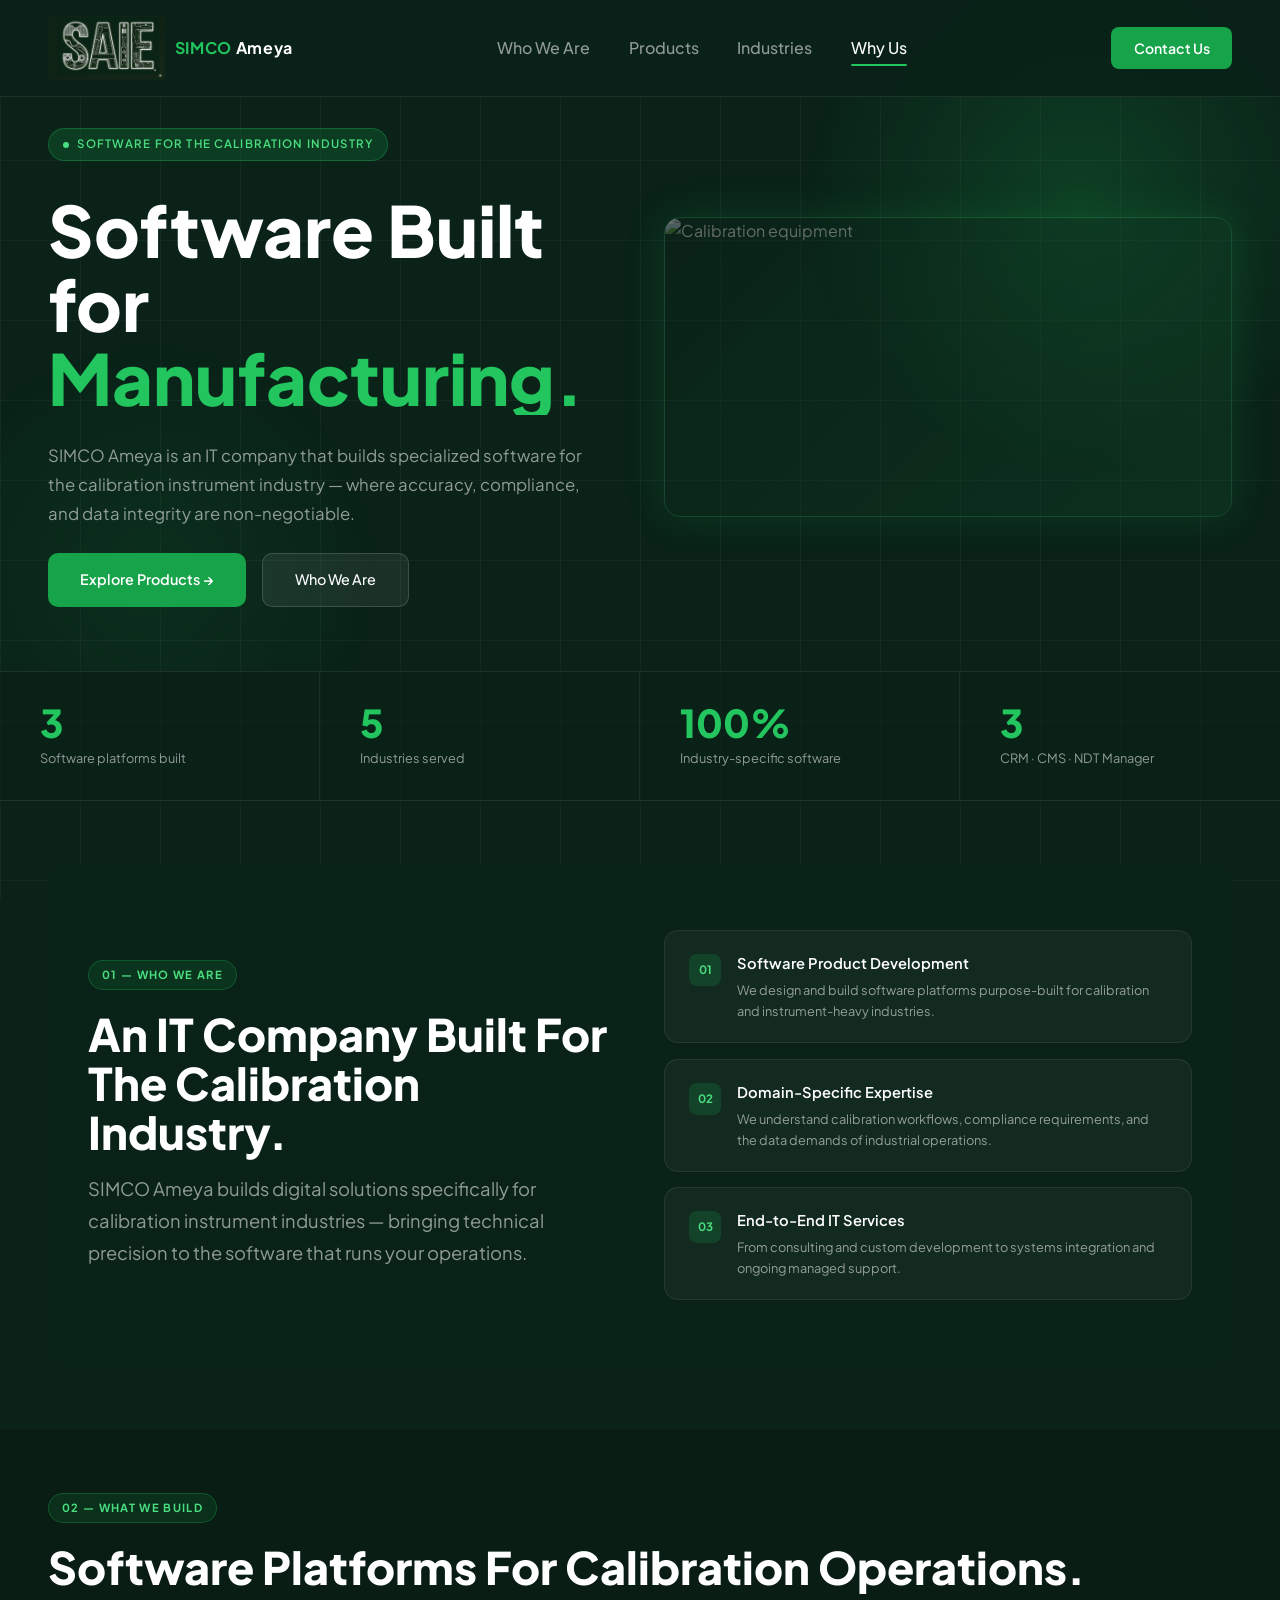
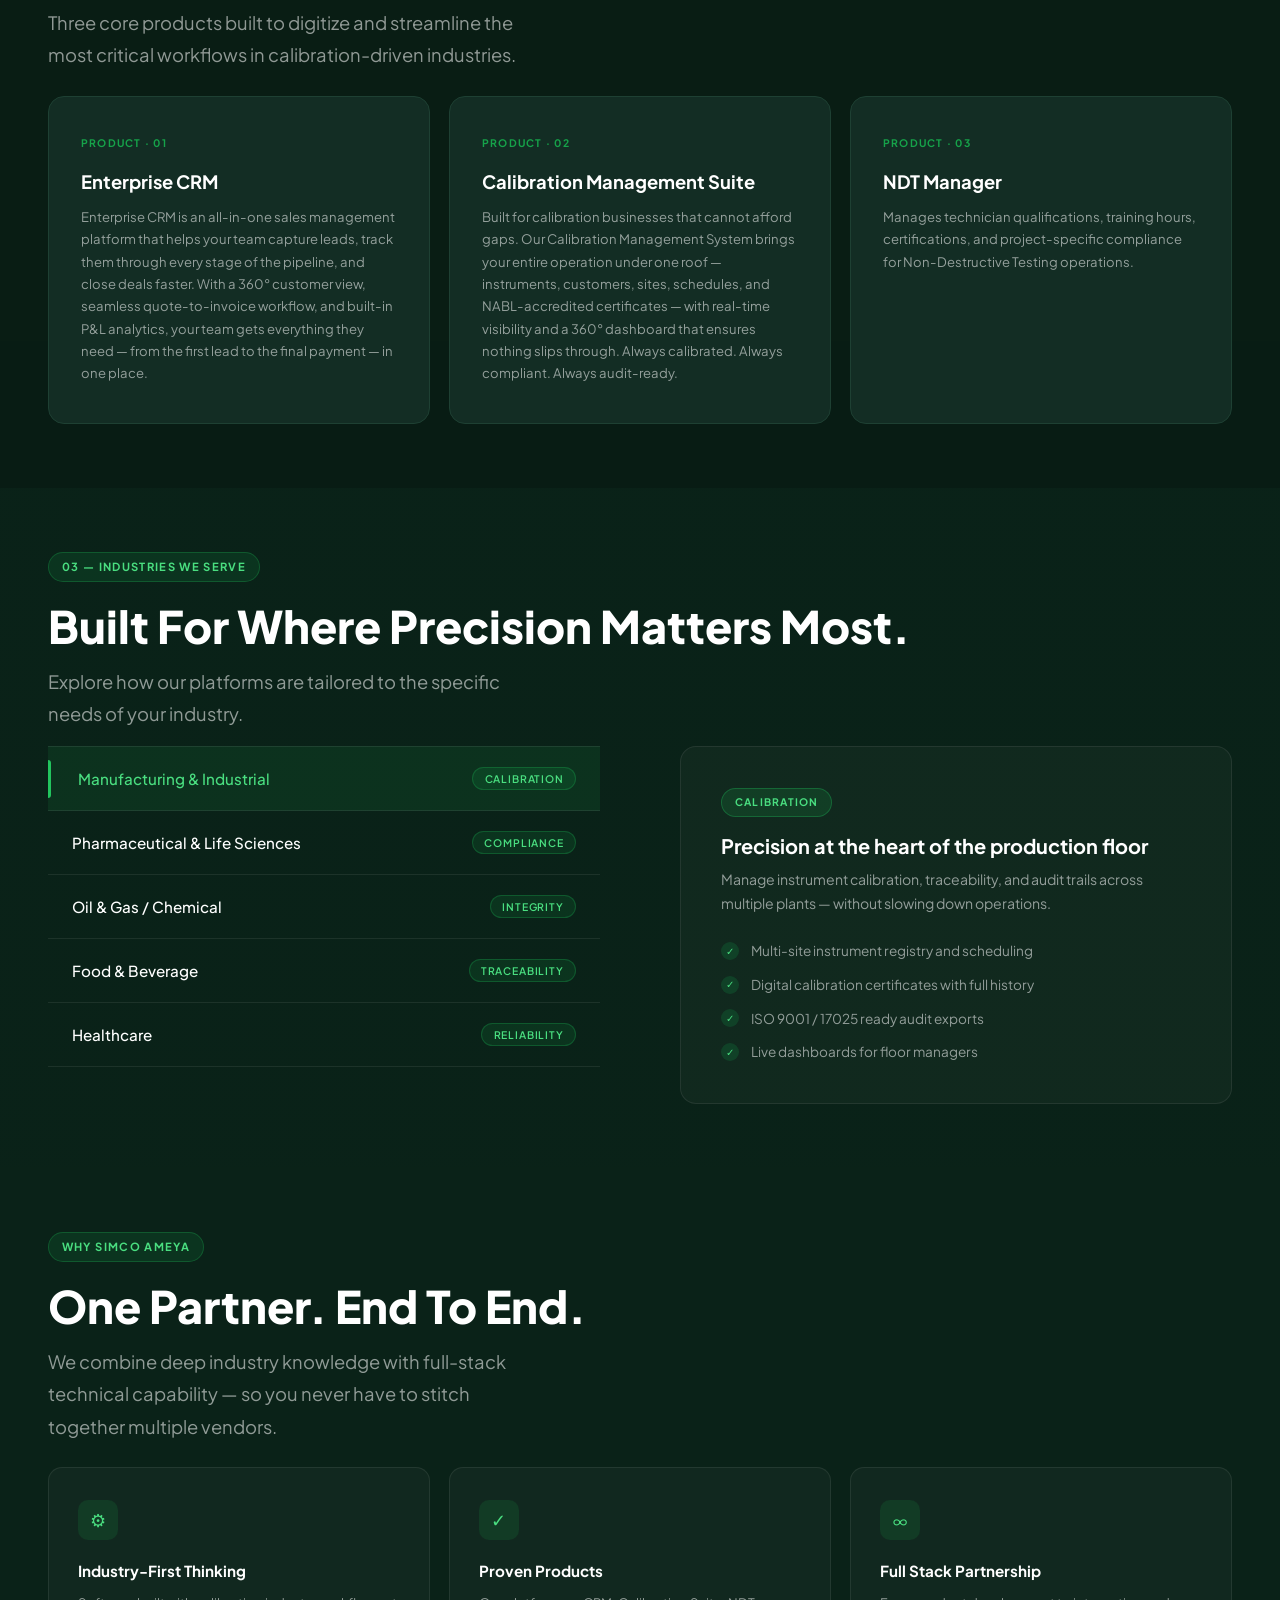
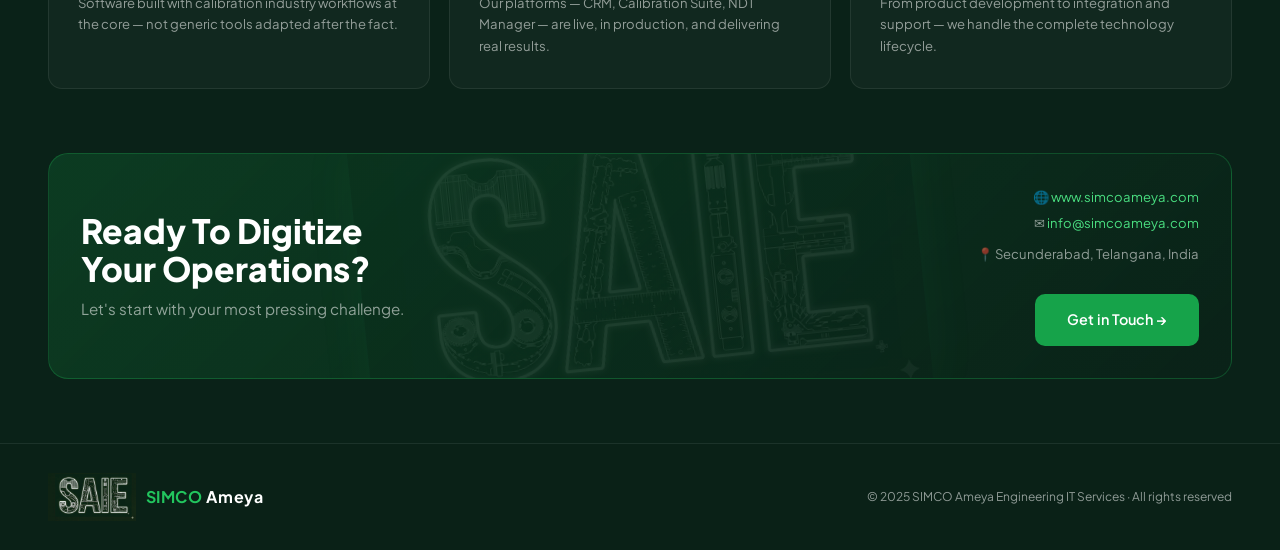
==== index.html @ f03e9600 "Initial commit" ====
<!DOCTYPE html>
<html lang="en">
<head>
    <meta charset="UTF-8">
    <meta name="viewport" content="width=device-width, initial-scale=1.0, maximum-scale=1">

    <!-- Primary SEO -->
    <title>SIMCO AMEYA – Calibration Management Software &amp; Engineering IT Services</title>
    <meta name="description" content="SIMCO AMEYA builds specialised calibration management software for industries across India – Enterprise CRM, Calibration Management Suite, and NDT Manager for Pharma, Manufacturing, Oil &amp; Gas, Food &amp; Beverage, and Healthcare sectors.">
    <meta name="keywords" content="calibration management software, calibration software India, instrument calibration software, calibration management system, NDT management software, calibration tracking software, calibration lab software, NABL calibration software, ISO calibration software, calibration CRM, enterprise calibration software, NDT software India, non-destructive testing software, calibration compliance software, calibration software Hyderabad, pharma calibration software, manufacturing calibration software, oil and gas calibration software, calibration management system India, equipment calibration software, calibration automation software, SIMCO AMEYA, engineering IT services Hyderabad">
    <meta name="author" content="SIMCO AMEYA">
    <meta name="robots" content="index, follow">
    <link rel="canonical" href="https://www.simcoameya.com/">

    <!-- Open Graph -->
    <meta property="og:title" content="SIMCO AMEYA – Calibration Management Software">
    <meta property="og:description" content="Specialised software for calibration instrument industries – Enterprise CRM, Calibration Management Suite, and NDT Manager.">
    <meta property="og:type" content="website">
    <meta property="og:url" content="https://www.simcoameya.com/">
    <meta property="og:image" content="https://www.simcoameya.com/logo.png">

    <link rel="icon" type="image/png" href="https://www.simcoameya.com/logo.png">

    <!-- Schema Markup -->
    <script type="application/ld+json">
    {
        "@context": "https://schema.org",
        "@type": "SoftwareCompany",
        "name": "SIMCO AMEYA",
        "url": "https://www.simcoameya.com",
        "logo": "https://www.simcoameya.com/logo.png",
        "email": "info@simcoameya.com",
        "description": "SIMCO AMEYA builds specialised software for calibration instrument industries – Enterprise CRM, Calibration Management Suite, and NDT Manager.",
        "address": {
            "@type": "PostalAddress",
            "addressLocality": "Secunderabad, Telangana",
            "addressCountry": "IN"
        },
        "areaServed": "IN",
        "sameAs": ["https://www.simcoameya.com"],
        "hasOfferCatalog": {
            "@type": "OfferCatalog",
            "name": "Digital Solutions Portfolio",
            "itemListElement": [
                {
                    "@type": "Offer",
                    "itemOffered": {
                        "@type": "SoftwareApplication",
                        "name": "Enterprise CRM",
                        "description": "Client and service operations management for calibration industries."
                    }
                },
                {
                    "@type": "Offer",
                    "itemOffered": {
                        "@type": "SoftwareApplication",
                        "name": "Calibration Management Suite",
                        "description": "Full lifecycle calibration automation software."
                    }
                },
                {
                    "@type": "Offer",
                    "itemOffered": {
                        "@type": "SoftwareApplication",
                        "name": "NDT Manager",
                        "description": "NDE compliance and non-destructive testing management software."
                    }
                }
            ]
        },
        "knowsAbout": ["Calibration Management", "Digital Engineering", "IT Consulting", "App Development", "Systems Integration", "Data & Analytics", "Managed Support"],
        "industry": ["Manufacturing", "Pharma", "Oil & Gas", "Food & Beverage", "Healthcare"]
    }
    </script>
    <meta name="google-site-verification" content="WXsWFcGFf1NR_6WdjYe8cLsLG8A18M3oZ7vp6dMXynw">

    <!-- Google Fonts -->
    <link rel="preconnect" href="https://fonts.googleapis.com">
    <link rel="preconnect" href="https://fonts.gstatic.com" crossorigin>
    <link href="https://fonts.googleapis.com/css2?family=Plus+Jakarta+Sans:wght@400;500;600;700;800&display=swap" rel="stylesheet">

        <link rel="stylesheet" href="styles.css">
</head>
<body>
<div class="page">
    <!-- Scroll Progress Bar -->
    <div class="scroll-progress" id="scrollProgress" style="width: 0%;"></div>

    <!-- Navigation -->
    <nav>
        <a href="#" class="nav-brand">
            <img alt="SIMCO AMEYA" class="nav-logo" src="[data-uri]">
            <span class="nav-brand-name">SIMCO <span class="nav-brand-accent">Ameya</span></span>
        </a>
        <ul class="nav-links">
            <li><a href="#about">Who We Are</a></li>
            <li><a href="#products">Products</a></li>
            <li><a href="#industries">Industries</a></li>
            <li><a href="#why">Why Us</a></li>
        </ul>
        <a href="#contact" class="nav-cta">Contact Us</a>
    </nav>

    <!-- Hero Section -->
    <section class="hero">
        <div class="hero-glow"></div>
        <div class="hero-glow2"></div>
        <div class="hero-content">
            <div class="hero-text">
                <div class="hero-badge">
                    <span class="hero-badge-dot"></span>
                    Software for the Calibration Industry
                </div>
                <h1>Software Built for<br>
                    <span class="rotating-word">
                        <span class="rotating-word-inner" id="rotatingWord">Manufacturing.</span>
                    </span>
                </h1>
                <p class="hero-sub">SIMCO Ameya is an IT company that builds specialized software for the calibration instrument industry — where accuracy, compliance, and data integrity are non-negotiable.</p>
                <div class="hero-actions">
                    <a href="#products" class="btn-solid">Explore Products →</a>
                    <a href="#about" class="btn-outline">Who We Are</a>
                </div>
            </div>
            <div class="hero-image">
                <div style="border-radius: 16px; overflow: hidden; border: 1px solid rgba(74, 222, 128, 0.2); box-shadow: rgba(34, 197, 94, 0.15) 0px 0px 40px; position: relative; height: 300px;">
                    <img alt="Calibration equipment" src="https://images.unsplash.com/photo-1504328345606-18bbc8c9d7d1?w=800&q=80" style="width: 100%; height: 100%; object-fit: cover; object-position: center; filter: brightness(0.6) saturate(0.85); border-radius: 16px;">
                    <div style="position: absolute; inset: 0; background: linear-gradient(135deg, rgba(10, 34, 24, 0.4) 0%, rgba(20, 83, 45, 0.3) 100%); border-radius: 16px;"></div>
                </div>
            </div>
        </div>
    </section>

    <!-- Stats Bar -->
    <div class="stats-bar">
        <div class="stat-item">
            <div class="stat-number" id="stat1">3</div>
            <div class="stat-desc">Software platforms built</div>
        </div>
        <div class="stat-item">
            <div class="stat-number"><span id="stat2">5</span></div>
            <div class="stat-desc">Industries served</div>
        </div>
        <div class="stat-item">
            <div class="stat-number"><span id="stat3">100%</span></div>
            <div class="stat-desc">Industry-specific software</div>
        </div>
        <div class="stat-item">
            <div class="stat-number">3</div>
            <div class="stat-desc">CRM · CMS · NDT Manager</div>
        </div>
    </div>

    <!-- About / Who We Are Section -->
    <section class="section" id="about">
        <div class="about-left">
            <div class="reveal">
                <div class="section-badge">01 — Who We Are</div>
                <h2 class="section-title">An IT Company Built For The Calibration Industry.</h2>
                <p class="section-sub">SIMCO Ameya builds digital solutions specifically for calibration instrument industries — bringing technical precision to the software that runs your operations.</p>
            </div>
            <div style="display: flex; flex-direction: column; gap: 1rem;">
                <div class="reveal about-card">
                    <div class="about-card-num">01</div>
                    <div>
                        <h3>Software Product Development</h3>
                        <p>We design and build software platforms purpose-built for calibration and instrument-heavy industries.</p>
                    </div>
                </div>
                <div class="reveal about-card" style="transition-delay: 100ms;">
                    <div class="about-card-num">02</div>
                    <div>
                        <h3>Domain-Specific Expertise</h3>
                        <p>We understand calibration workflows, compliance requirements, and the data demands of industrial operations.</p>
                    </div>
                </div>
                <div class="reveal about-card" style="transition-delay: 200ms;">
                    <div class="about-card-num">03</div>
                    <div>
                        <h3>End-to-End IT Services</h3>
                        <p>From consulting and custom development to systems integration and ongoing managed support.</p>
                    </div>
                </div>
            </div>
        </div>
    </section>

    <!-- Products Section -->
    <section class="section products-section" id="products">
        <div class="reveal">
            <div class="section-badge">02 — What We Build</div>
            <h2 class="section-title">Software Platforms For Calibration Operations.</h2>
            <p class="section-sub">Three core products built to digitize and streamline the most critical workflows in calibration-driven industries.</p>
        </div>
        <div class="products-grid">
            <div class="reveal tilt-card product-card">
                <div class="tilt-card-inner">
                    <div class="tilt-card-glow"></div>
                    <div class="product-tag">Product · 01</div>
                    <h3>Enterprise CRM</h3>
                    <p>Enterprise CRM is an all-in-one sales management platform that helps your team capture leads, track them through every stage of the pipeline, and close deals faster. With a 360° customer view, seamless quote-to-invoice workflow, and built-in P&amp;L analytics, your team gets everything they need — from the first lead to the final payment — in one place.</p>
                </div>
            </div>
            <div class="reveal tilt-card product-card" style="transition-delay: 120ms;">
                <div class="tilt-card-inner">
                    <div class="tilt-card-glow"></div>
                    <div class="product-tag">Product · 02</div>
                    <h3>Calibration Management Suite</h3>
                    <p>Built for calibration businesses that cannot afford gaps. Our Calibration Management System brings your entire operation under one roof — instruments, customers, sites, schedules, and NABL-accredited certificates — with real-time visibility and a 360° dashboard that ensures nothing slips through. Always calibrated. Always compliant. Always audit-ready.</p>
                </div>
            </div>
            <div class="reveal tilt-card product-card" style="transition-delay: 240ms;">
                <div class="tilt-card-inner">
                    <div class="tilt-card-glow"></div>
                    <div class="product-tag">Product · 03</div>
                    <h3>NDT Manager</h3>
                    <p>Manages technician qualifications, training hours, certifications, and project-specific compliance for Non-Destructive Testing operations.</p>
                </div>
            </div>
        </div>
    </section>

    <!-- Industries Section -->
    <section class="section" id="industries" style="background-image: linear-gradient(rgba(10,34,24,0.88),rgba(10,34,24,0.88)),url('https://images.unsplash.com/photo-1504328345606-18bbc8c9d7d1?w=800&q=80'); background-size: cover; background-position: center;">
        <div class="reveal">
            <div class="section-badge">03 — Industries We Serve</div>
            <h2 class="section-title">Built For Where Precision Matters Most.</h2>
            <p class="section-sub">Explore how our platforms are tailored to the specific needs of your industry.</p>
        </div>
        <div class="industries-layout">
            <div>
                <div class="industry-list" id="industryList">
                    <button type="button" class="industry-row active" data-index="0">
                        <span class="industry-name">Manufacturing &amp; Industrial</span>
                        <span class="industry-pill">Calibration</span>
                    </button>
                    <button type="button" class="industry-row" data-index="1">
                        <span class="industry-name">Pharmaceutical &amp; Life Sciences</span>
                        <span class="industry-pill">Compliance</span>
                    </button>
                    <button type="button" class="industry-row" data-index="2">
                        <span class="industry-name">Oil &amp; Gas / Chemical</span>
                        <span class="industry-pill">Integrity</span>
                    </button>
                    <button type="button" class="industry-row" data-index="3">
                        <span class="industry-name">Food &amp; Beverage</span>
                        <span class="industry-pill">Traceability</span>
                    </button>
                    <button type="button" class="industry-row" data-index="4">
                        <span class="industry-name">Healthcare</span>
                        <span class="industry-pill">Reliability</span>
                    </button>
                </div>
            </div>
            <div>
                <div class="industries-right" id="industryDetail">
                    <div class="industries-right-pill" id="industryPill">Calibration</div>
                    <h3 id="industryTitle">Precision at the heart of the production floor</h3>
                    <p id="industryDesc">Manage instrument calibration, traceability, and audit trails across multiple plants — without slowing down operations.</p>
                    <div class="feature-list" id="industryFeatures">
                        <div class="feature-item"><div class="feature-check">✓</div>Multi-site instrument registry and scheduling</div>
                        <div class="feature-item"><div class="feature-check">✓</div>Digital calibration certificates with full history</div>
                        <div class="feature-item"><div class="feature-check">✓</div>ISO 9001 / 17025 ready audit exports</div>
                        <div class="feature-item"><div class="feature-check">✓</div>Live dashboards for floor managers</div>
                    </div>
                </div>
            </div>
        </div>
    </section>

    <!-- Why Us Section -->
    <section class="section" id="why">
        <div class="reveal">
            <div class="section-badge">Why SIMCO Ameya</div>
            <h2 class="section-title">One Partner. End To End.</h2>
            <p class="section-sub">We combine deep industry knowledge with full-stack technical capability — so you never have to stitch together multiple vendors.</p>
        </div>
        <div class="why-grid">
            <div class="reveal why-card">
                <div class="why-icon">⚙</div>
                <h3>Industry-First Thinking</h3>
                <p>Software built with calibration industry workflows at the core — not generic tools adapted after the fact.</p>
            </div>
            <div class="reveal why-card" style="transition-delay: 120ms;">
                <div class="why-icon">✓</div>
                <h3>Proven Products</h3>
                <p>Our platforms — CRM, Calibration Suite, NDT Manager — are live, in production, and delivering real results.</p>
            </div>
            <div class="reveal why-card" style="transition-delay: 240ms;">
                <div class="why-icon">∞</div>
                <h3>Full Stack Partnership</h3>
                <p>From product development to integration and support — we handle the complete technology lifecycle.</p>
            </div>
        </div>
    </section>

    <!-- Contact / CTA Section -->
    <div class="cta-wrap" id="contact">
        <img alt="" class="cta-logo-bg" aria-hidden="true" src="[data-uri]">
        <div class="cta-text">
            <h2>Ready To Digitize<br>Your Operations?</h2>
            <p>Let's start with your most pressing challenge.</p>
        </div>
        <div class="cta-right">
            <div class="cta-contact">🌐 <a href="https://www.simcoameya.com/">www.simcoameya.com</a></div>
            <div class="cta-contact">✉ <a href="mailto:info@simcoameya.com">info@simcoameya.com</a></div>
            <div class="cta-contact" style="margin-top: 0.6rem;">📍 Secunderabad, Telangana, India</div>
            <br>
            <a href="mailto:info@simcoameya.com" class="btn-solid">Get in Touch →</a>
        </div>
    </div>

    <!-- Footer -->
    <footer>
        <a href="#" class="footer-brand">
            <img alt="SIMCO AMEYA" class="footer-logo" src="[data-uri]">
            <span class="footer-name">SIMCO <span class="nav-brand-accent">Ameya</span></span>
        </a>
        <div class="footer-copy">© 2025 SIMCO Ameya Engineering IT Services · All rights reserved</div>
    </footer>

    <!-- Back to Top -->
    <button type="button" aria-label="Back to top" title="Back to top" class="back-to-top" id="backToTop">↑</button>
</div>

    <script src="script.js"></script>
</body>
</html>
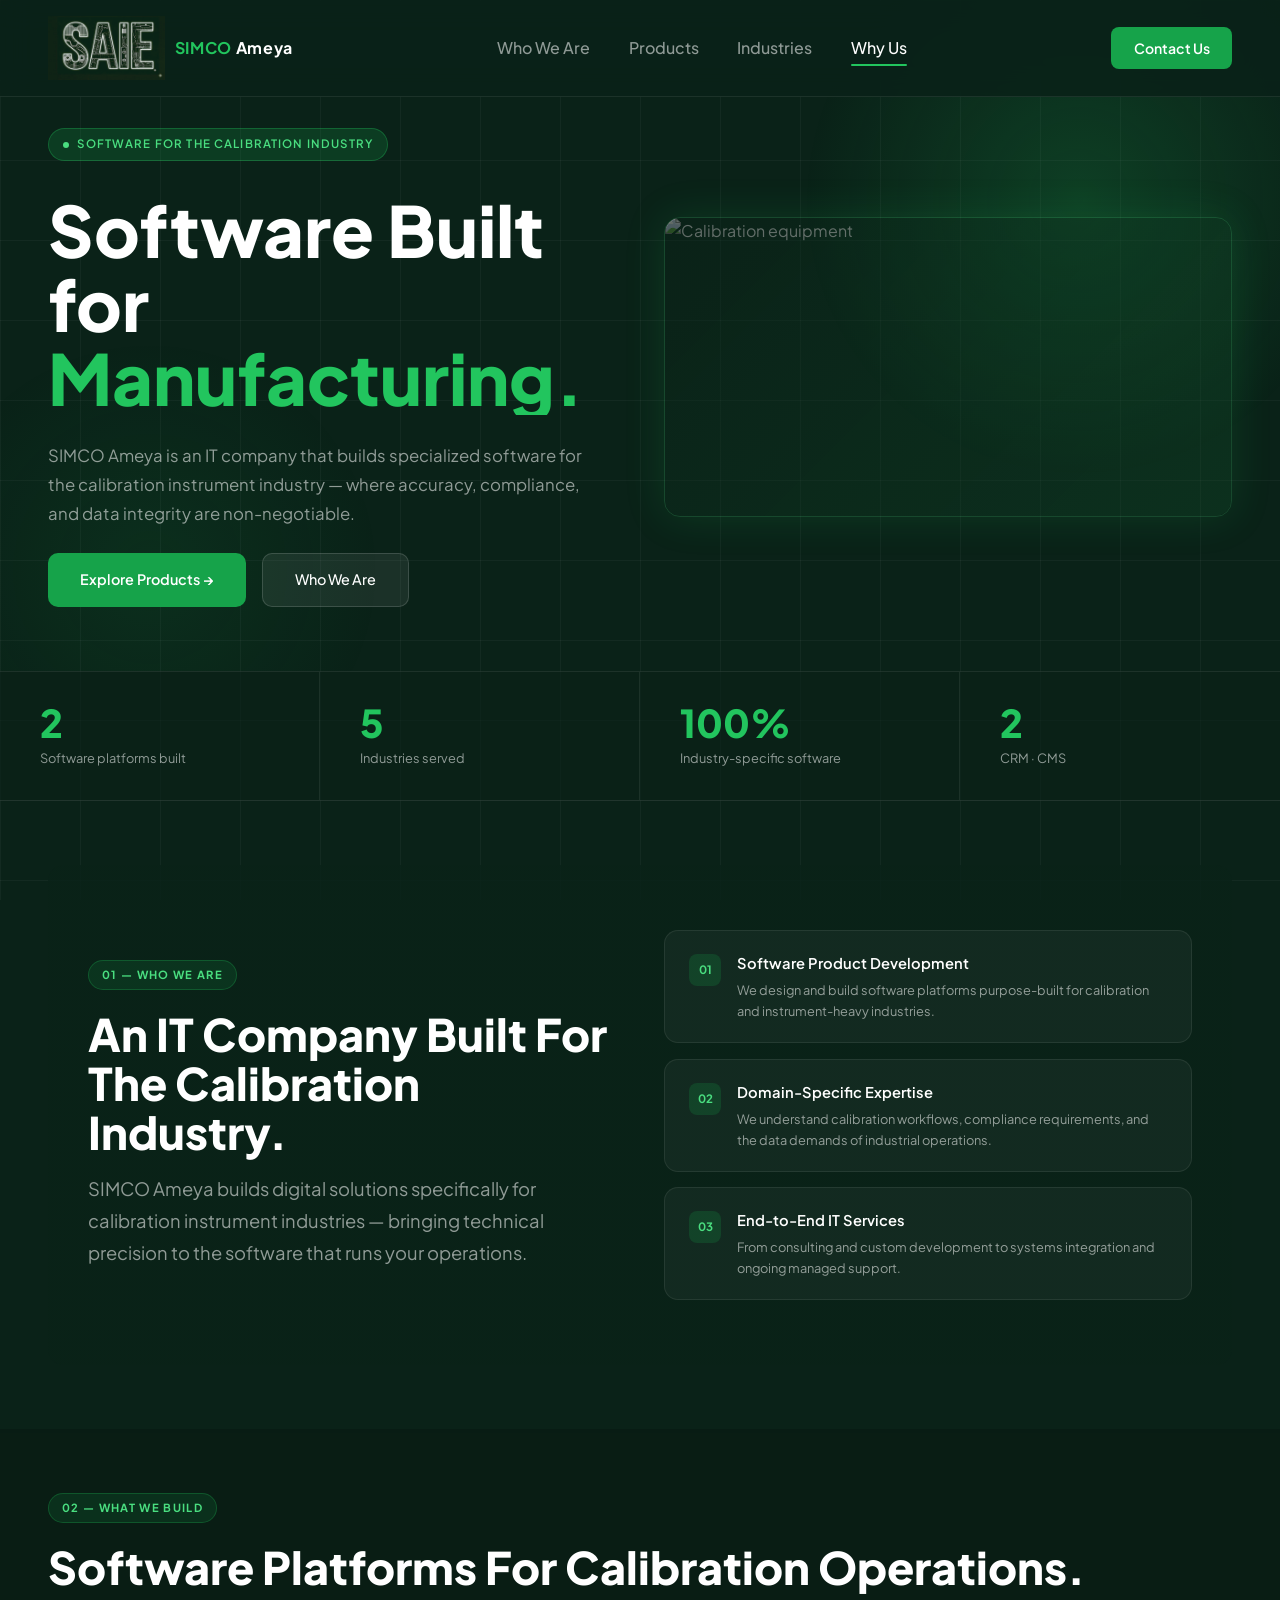
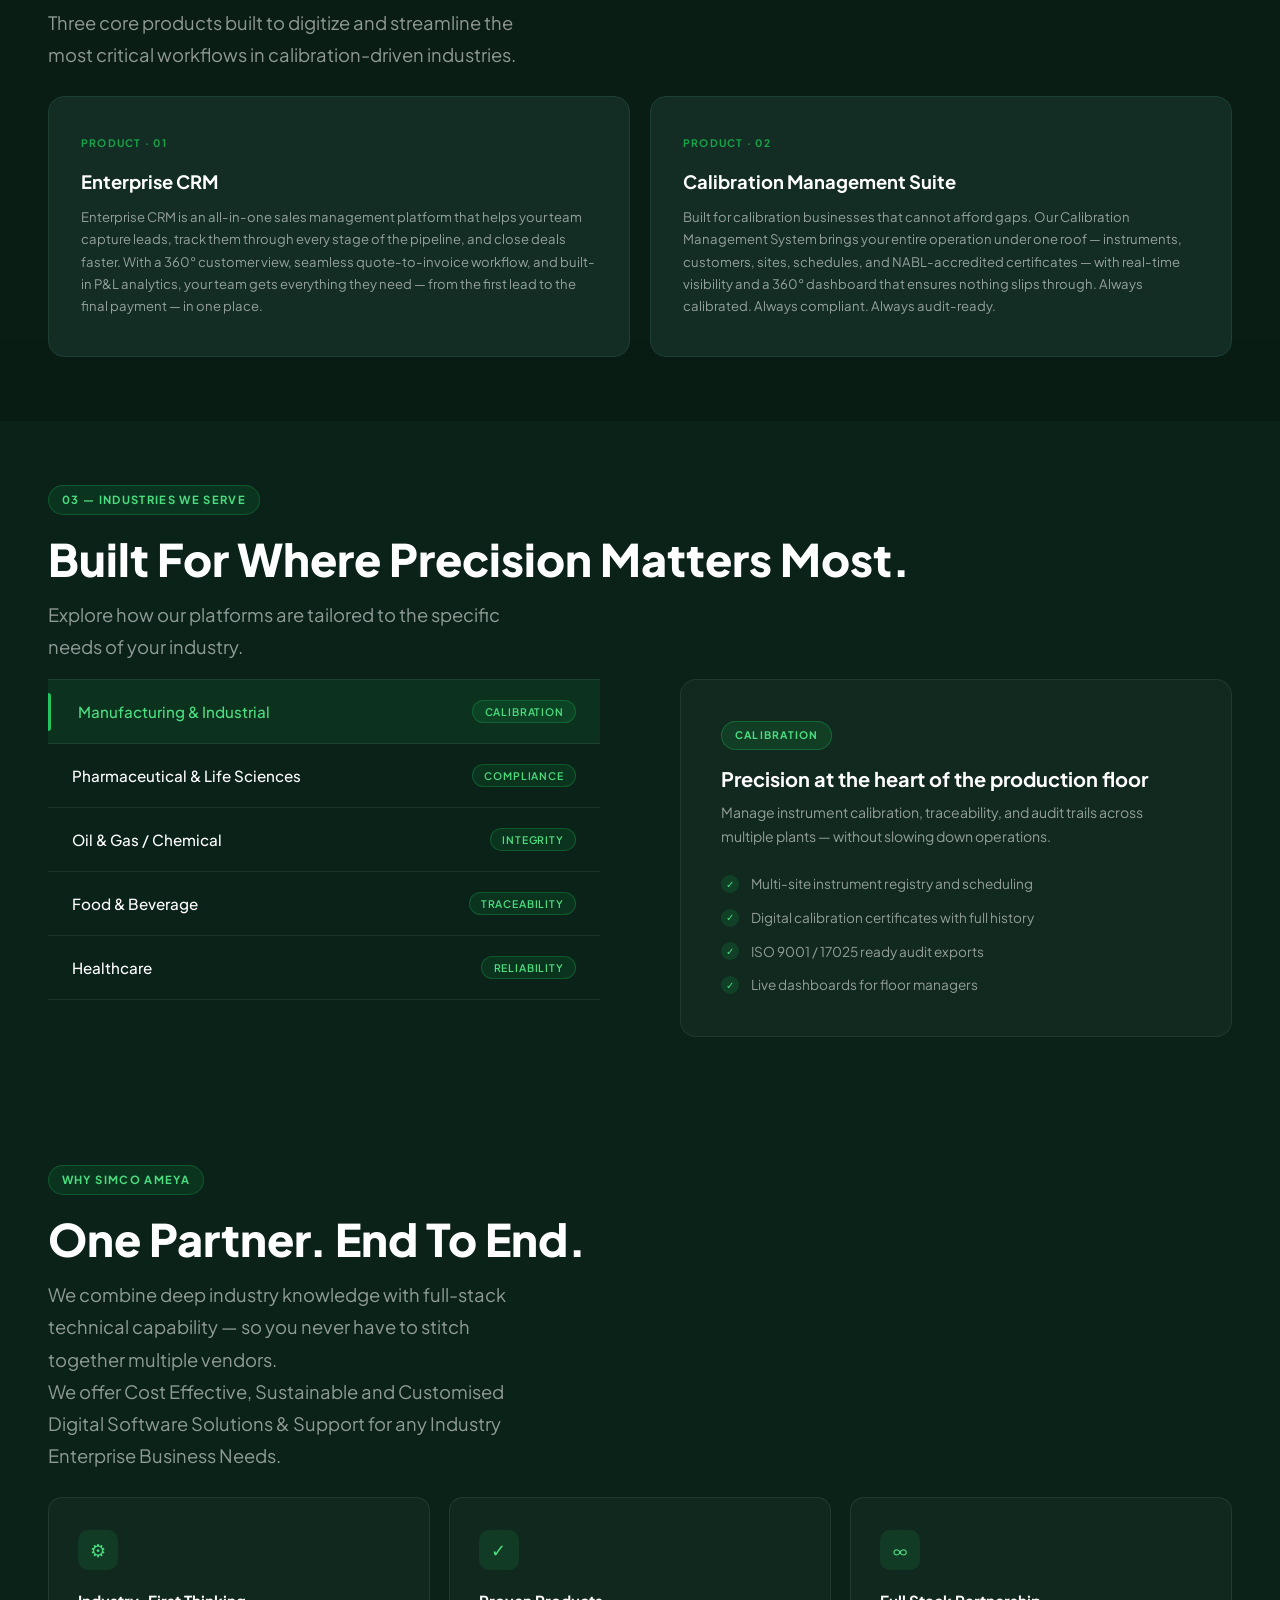
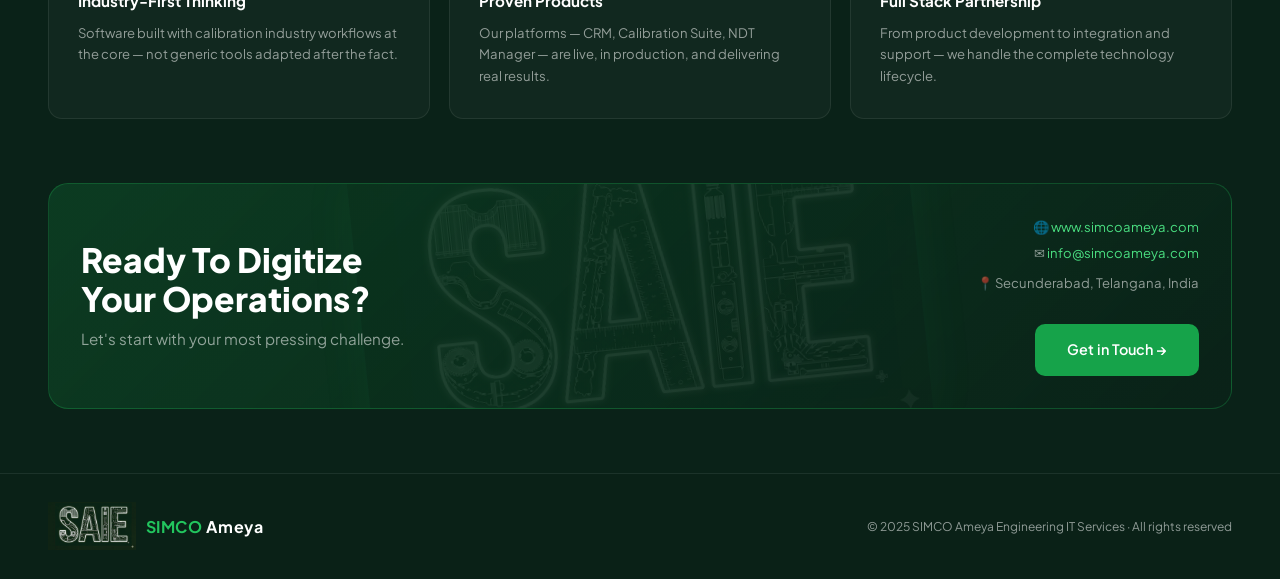
==== commit fa0bcdae: "changes: Removed Product-3 NDT Manager Card , All 3's to 2's ,Added New Paragraph under One Partner." ====
--- a/index.html
+++ b/index.html
@@ -79,7 +79,7 @@
     <link rel="preconnect" href="https://fonts.gstatic.com" crossorigin>
     <link href="https://fonts.googleapis.com/css2?family=Plus+Jakarta+Sans:wght@400;500;600;700;800&display=swap" rel="stylesheet">
 
-        <link rel="stylesheet" href="styles.css">
+        <link rel="stylesheet" href="styles/styles.css">
 </head>
 <body>
 <div class="page">
@@ -134,7 +134,7 @@
     <!-- Stats Bar -->
     <div class="stats-bar">
         <div class="stat-item">
-            <div class="stat-number" id="stat1">3</div>
+            <div class="stat-number" id="stat1">2</div>
             <div class="stat-desc">Software platforms built</div>
         </div>
         <div class="stat-item">
@@ -146,8 +146,8 @@
             <div class="stat-desc">Industry-specific software</div>
         </div>
         <div class="stat-item">
-            <div class="stat-number">3</div>
-            <div class="stat-desc">CRM · CMS · NDT Manager</div>
+            <div class="stat-number">2</div>
+            <div class="stat-desc">CRM · CMS </div>
         </div>
     </div>
 
@@ -209,14 +209,7 @@
                     <p>Built for calibration businesses that cannot afford gaps. Our Calibration Management System brings your entire operation under one roof — instruments, customers, sites, schedules, and NABL-accredited certificates — with real-time visibility and a 360° dashboard that ensures nothing slips through. Always calibrated. Always compliant. Always audit-ready.</p>
                 </div>
             </div>
-            <div class="reveal tilt-card product-card" style="transition-delay: 240ms;">
-                <div class="tilt-card-inner">
-                    <div class="tilt-card-glow"></div>
-                    <div class="product-tag">Product · 03</div>
-                    <h3>NDT Manager</h3>
-                    <p>Manages technician qualifications, training hours, certifications, and project-specific compliance for Non-Destructive Testing operations.</p>
-                </div>
-            </div>
+
         </div>
     </section>
 
@@ -274,6 +267,7 @@
             <div class="section-badge">Why SIMCO Ameya</div>
             <h2 class="section-title">One Partner. End To End.</h2>
             <p class="section-sub">We combine deep industry knowledge with full-stack technical capability — so you never have to stitch together multiple vendors.</p>
+             <p class="section-sub">We offer Cost Effective, Sustainable and Customised Digital Software Solutions & Support for any Industry Enterprise Business Needs.</p>
         </div>
         <div class="why-grid">
             <div class="reveal why-card">
@@ -323,6 +317,6 @@
     <button type="button" aria-label="Back to top" title="Back to top" class="back-to-top" id="backToTop">↑</button>
 </div>
 
-    <script src="script.js"></script>
+    <script src="scripts/script.js"></script>
 </body>
 </html>
--- a/styles/styles.css
+++ b/styles/styles.css
@@ -0,0 +1,719 @@
+*, *::before, *::after { box-sizing: border-box; margin: 0; padding: 0; }
+
+    :root {
+      --green-dark:  #0a2218;
+      --green-mid:   #0d2e1f;
+      --green-base:  #14532d;
+      --green-bright:#16a34a;
+      --green-light: #22c55e;
+      --green-glow:  #4ade80;
+      --text-white:  #ffffff;
+      --text-muted:  rgba(255,255,255,0.55);
+      --border:      rgba(255,255,255,0.08);
+      --font: 'Plus Jakarta Sans', sans-serif;
+    }
+
+    html { scroll-behavior: smooth; }
+
+    .page {
+      font-family: var(--font);
+      background: var(--green-dark);
+      color: var(--text-white);
+      overflow-x: hidden;
+      font-size: 16px;
+      line-height: 1.6;
+      min-height: 100vh;
+      position: relative;
+    }
+
+    .page::before {
+      content: '';
+      position: fixed; inset: 0; z-index: 0; pointer-events: none;
+      background-image:
+        linear-gradient(rgba(255,255,255,0.04) 1px, transparent 1px),
+        linear-gradient(90deg, rgba(255,255,255,0.04) 1px, transparent 1px);
+      background-size: 80px 80px;
+    }
+
+    /* Reveal on scroll */
+    .reveal {
+      opacity: 0;
+      transform: translateY(24px);
+      transition: opacity 0.7s ease, transform 0.7s cubic-bezier(.2,.7,.2,1);
+      will-change: opacity, transform;
+    }
+    .reveal.is-visible {
+      opacity: 1;
+      transform: translateY(0);
+    }
+
+    nav {
+      position: fixed; top: 0; left: 0; right: 0; z-index: 100;
+      display: flex; align-items: center; justify-content: space-between;
+      gap: 2rem;
+      padding: 1rem 3rem;
+      background: rgba(10,34,24,0.88);
+      backdrop-filter: blur(16px);
+      border-bottom: 1px solid var(--border);
+    }
+
+    .nav-logo {
+      height: 64px; width: auto; display: block;
+      filter: hue-rotate(-45deg) saturate(1.45) brightness(1.0);
+      mix-blend-mode: lighten;
+      transition: transform 0.3s ease, filter 0.3s ease;
+    }
+    .nav-brand {
+      display: flex;
+      align-items: center;
+      gap: 0.6rem;
+      text-decoration: none;
+    }
+    .nav-brand:hover .nav-logo {
+      transform: scale(1.06);
+      filter: hue-rotate(-45deg) saturate(1.7) brightness(1.1);
+    }
+    .nav-brand-name { font-weight: 700; font-size: 1rem; color: var(--green-light); letter-spacing: 0.04em; }
+    .nav-brand-accent { color: #ffffff; }
+
+    .nav-links { display: flex; align-items: center; gap: 2.4rem; list-style: none; }
+    .nav-links a {
+      position: relative;
+      font-size: 1rem; font-weight: 500;
+      color: var(--text-muted); text-decoration: none;
+      transition: color 0.2s;
+      padding: 0.25rem 0;
+    }
+    .nav-links a::after {
+      content: '';
+      position: absolute; left: 0; right: 0; bottom: -4px;
+      height: 2px; background: var(--green-light);
+      transform: scaleX(0); transform-origin: left;
+      transition: transform 0.25s ease;
+      border-radius: 2px;
+    }
+    .nav-links a:hover { color: var(--text-white); }
+    .nav-links a:hover::after,
+    .nav-links a.active::after { transform: scaleX(1); }
+    .nav-links a.active { color: var(--text-white); }
+
+    .nav-cta {
+      padding: 0.6rem 1.4rem; background: var(--green-bright); color: #fff;
+      font-weight: 600; font-size: 0.88rem; border-radius: 8px; text-decoration: none;
+      transition: background 0.2s, transform 0.15s, box-shadow 0.2s;
+      box-shadow: 0 0 0 0 rgba(74,222,128,0.0);
+    }
+    .nav-cta:hover {
+      background: var(--green-light); transform: translateY(-1px);
+      box-shadow: 0 6px 20px -6px rgba(74,222,128,0.6);
+    }
+
+    .hero {
+      --mx: 50%;
+      --my: 30%;
+      padding: 8rem 3rem 4rem;
+      position: relative; z-index: 1; overflow: hidden;
+      min-height: auto;
+    }
+
+    .hero-glow {
+      position: absolute; top: -100px; right: -100px;
+      width: 600px; height: 600px; border-radius: 50%;
+      background: radial-gradient(circle, rgba(34,197,94,0.18) 0%, transparent 65%);
+      pointer-events: none;
+      animation: drift 14s ease-in-out infinite;
+    }
+    .hero-glow2 {
+      position: absolute; bottom: -150px; left: -100px;
+      width: 500px; height: 500px; border-radius: 50%;
+      background: radial-gradient(circle, rgba(22,163,74,0.1) 0%, transparent 65%);
+      pointer-events: none;
+      animation: drift 18s ease-in-out infinite reverse;
+    }
+
+    .hero-content {
+      position: relative; z-index: 2;
+      width: 100%;
+      display: grid;
+      grid-template-columns: 1fr 1fr;
+      gap: 3rem;
+      align-items: center;
+    }
+    .hero-text { animation: fadeUp 0.6s 0.1s both; }
+    .hero-image { position: relative; z-index: 2; height: 300px; }
+    .hero-img {
+      width: 100%;
+      border-radius: 16px;
+      border: 1px solid rgba(74,222,128,0.2);
+      box-shadow: 0 0 40px rgba(34,197,94,0.15);
+      animation: wordSwap 0.55s cubic-bezier(.2,.8,.2,1);
+    }
+
+    .hero-badge {
+      display: inline-flex; align-items: center; gap: 0.5rem;
+      background: rgba(22,163,74,0.2);
+      border: 1px solid rgba(34,197,94,0.3);
+      color: var(--green-glow);
+      font-size: 0.72rem; font-weight: 600;
+      letter-spacing: 0.1em; text-transform: uppercase;
+      padding: 0.4rem 0.9rem; border-radius: 999px;
+      margin-bottom: 2rem;
+    }
+    .hero-badge-dot {
+      width: 6px; height: 6px; border-radius: 50%;
+      background: var(--green-glow);
+      animation: pulse 2s infinite;
+    }
+
+    .hero h1 {
+      font-size: clamp(2.6rem, 5.5vw, 4.8rem);
+      font-weight: 800; line-height: 1.05;
+      margin-bottom: 1.6rem;
+    }
+    .hero h1 .line-green { color: var(--green-light); display: block; }
+
+    .rotating-word {
+      display: inline-block;
+      color: var(--green-light);
+      position: relative;
+      min-height: 1.05em;
+      overflow: hidden;
+      vertical-align: bottom;
+    }
+    .rotating-word-inner {
+      display: inline-block;
+      animation: wordSwap 0.55s cubic-bezier(.2,.8,.2,1);
+    }
+    @keyframes wordSwap {
+      0%   { opacity: 0; transform: translateY(40%) skewY(4deg); filter: blur(6px); }
+      60%  { opacity: 1; filter: blur(0); }
+      100% { opacity: 1; transform: translateY(0) skewY(0); filter: blur(0); }
+    }
+
+    /* Hero dashboard mockup */
+    .hero-dash {
+      position: relative;
+      perspective: 1400px;
+      animation: fadeUp 0.7s 0.25s both;
+    }
+    .hero-dash-glow {
+      position: absolute; inset: -20px;
+      background: radial-gradient(60% 60% at 50% 50%, rgba(34,197,94,0.25), transparent 70%);
+      filter: blur(30px);
+      z-index: 0;
+      pointer-events: none;
+      animation: glowPulse 5s ease-in-out infinite;
+    }
+    .hero-dash-card {
+      position: relative; z-index: 1;
+      background: linear-gradient(160deg, rgba(20,83,45,0.55) 0%, rgba(10,34,24,0.85) 100%);
+      border: 1px solid rgba(74,222,128,0.25);
+      border-radius: 18px;
+      padding: 1.1rem 1.2rem 1.3rem;
+      box-shadow:
+        0 30px 60px -20px rgba(0,0,0,0.6),
+        0 0 0 1px rgba(255,255,255,0.03) inset;
+      transform: rotateX(4deg) rotateY(-6deg);
+      transform-style: preserve-3d;
+      animation: dashFloat 7s ease-in-out infinite;
+      backdrop-filter: blur(8px);
+    }
+    @keyframes dashFloat {
+      0%,100% { transform: rotateX(4deg) rotateY(-6deg) translateY(0); }
+      50%     { transform: rotateX(2deg) rotateY(-4deg) translateY(-8px); }
+    }
+    @keyframes glowPulse {
+      0%,100% { opacity: 0.6; }
+      50%     { opacity: 1; }
+    }
+    .dash-head {
+      display: flex; align-items: center; gap: 0.75rem;
+      padding-bottom: 0.85rem;
+      border-bottom: 1px solid rgba(255,255,255,0.06);
+    }
+    .dash-dots { display: flex; gap: 5px; }
+    .dash-dots span {
+      width: 9px; height: 9px; border-radius: 50%;
+      background: rgba(255,255,255,0.18);
+    }
+    .dash-dots span:first-child { background: #ef4444; }
+    .dash-dots span:nth-child(2) { background: #f59e0b; }
+    .dash-dots span:nth-child(3) { background: var(--green-light); }
+    .dash-title {
+      font-size: 0.72rem; font-weight: 600; color: rgba(255,255,255,0.7);
+      letter-spacing: 0.04em;
+    }
+    .dash-status {
+      margin-left: auto;
+      display: inline-flex; align-items: center; gap: 0.4rem;
+      font-size: 0.65rem; font-weight: 700;
+      color: var(--green-glow);
+      background: rgba(34,197,94,0.12);
+      padding: 0.2rem 0.55rem;
+      border-radius: 999px;
+      letter-spacing: 0.06em;
+    }
+    .dash-ping {
+      width: 6px; height: 6px; border-radius: 50%;
+      background: var(--green-glow);
+      box-shadow: 0 0 0 0 rgba(74,222,128,0.6);
+      animation: pingDot 1.6s infinite;
+    }
+    @keyframes pingDot {
+      0%   { box-shadow: 0 0 0 0 rgba(74,222,128,0.6); }
+      100% { box-shadow: 0 0 0 8px rgba(74,222,128,0); }
+    }
+    .dash-body { padding-top: 1rem; display: flex; flex-direction: column; gap: 1rem; }
+    .dash-stats { display: grid; grid-template-columns: repeat(3,1fr); gap: 0.6rem; }
+    .dash-stat {
+      background: rgba(255,255,255,0.03);
+      border: 1px solid rgba(255,255,255,0.05);
+      border-radius: 10px;
+      padding: 0.6rem 0.7rem;
+    }
+    .dash-stat-label { font-size: 0.62rem; color: rgba(255,255,255,0.45); text-transform: uppercase; letter-spacing: 0.08em; }
+    .dash-stat-value { font-size: 1.05rem; font-weight: 800; margin-top: 0.15rem; color: #fff; }
+    .dash-stat-trend { font-size: 0.6rem; font-weight: 700; margin-top: 0.1rem; }
+    .dash-stat-trend.up { color: var(--green-glow); }
+    .dash-stat-trend.down { color: #fca5a5; }
+
+    .dash-chart {
+      background: rgba(255,255,255,0.03);
+      border: 1px solid rgba(255,255,255,0.05);
+      border-radius: 10px;
+      padding: 0.6rem;
+      height: 110px;
+    }
+    .dash-chart svg { width: 100%; height: 100%; display: block; }
+    .dash-line {
+      stroke-dasharray: 700;
+      stroke-dashoffset: 700;
+      animation: drawLine 2.4s 0.4s ease-out forwards;
+    }
+    .dash-area {
+      opacity: 0;
+      animation: fadeIn 1.4s 1.6s ease-out forwards;
+    }
+    @keyframes drawLine { to { stroke-dashoffset: 0; } }
+    @keyframes fadeIn  { to { opacity: 1; } }
+
+    .dash-rows { display: flex; flex-direction: column; gap: 0.35rem; }
+    .dash-row {
+      display: flex; align-items: center; gap: 0.6rem;
+      padding: 0.45rem 0.6rem;
+      background: rgba(255,255,255,0.025);
+      border: 1px solid rgba(255,255,255,0.05);
+      border-radius: 8px;
+      font-size: 0.72rem;
+    }
+    .dash-row-dot {
+      width: 6px; height: 6px; border-radius: 50%;
+      background: var(--green-glow);
+      flex-shrink: 0;
+    }
+    .dash-row-name { color: rgba(255,255,255,0.78); flex: 1; }
+    .dash-row-pill {
+      font-size: 0.6rem; font-weight: 700; letter-spacing: 0.06em;
+      padding: 0.18rem 0.5rem; border-radius: 999px;
+      text-transform: uppercase;
+    }
+    .dash-row-pill.ok { background: rgba(34,197,94,0.15); color: var(--green-glow); }
+    .dash-row-pill.warn { background: rgba(245,158,11,0.15); color: #fbbf24; }
+
+    /* Tilt cards (used for product cards) */
+    .tilt-card {
+      --rx: 0deg; --ry: 0deg;
+      --gx: 50%; --gy: 50%;
+      perspective: 1000px;
+      background: var(--green-dark);
+      position: relative;
+    }
+    .tilt-card-inner {
+      position: relative;
+      padding: 2.4rem 2rem;
+      transform: rotateX(var(--rx)) rotateY(var(--ry));
+      transform-style: preserve-3d;
+      transition: transform 0.25s ease;
+      border-radius: 14px;
+    }
+    .tilt-card-glow {
+      position: absolute;
+      inset: 0;
+      background: radial-gradient(ellipse 100% 60% at 50% 0%, rgba(60,184,122,0.35) 0%, transparent 70%);
+      opacity: 0;
+      transition: opacity 0.35s ease;
+      border-radius: 14px;
+      pointer-events: none;
+      z-index: 0;
+    }
+    .tilt-card:hover .tilt-card-glow { opacity: 1; }
+    .tilt-card:hover .tilt-card-glow { opacity: 1; }
+    .tilt-card:hover .tilt-card-glow { opacity: 1; }
+    .tilt-card:hover .tilt-card-glow { opacity: 1; }
+
+    .hero-sub {
+      font-size: 1.05rem; font-weight: 400;
+      color: var(--text-muted); max-width: 540px;
+      width: 100%;
+      line-height: 1.75; margin-bottom: 1.5rem;
+    }
+
+    .hero-actions { display: flex; gap: 1rem; flex-wrap: wrap; }
+
+    .btn-solid {
+      display: inline-flex; align-items: center; gap: 0.4rem;
+      padding: 0.9rem 2rem; background: var(--green-bright);
+      color: #fff; font-weight: 600; font-size: 0.9rem;
+      border-radius: 10px; text-decoration: none;
+      transition: background 0.2s, transform 0.15s, box-shadow 0.2s;
+    }
+    .btn-solid:hover {
+      background: var(--green-light); transform: translateY(-2px);
+      box-shadow: 0 12px 30px -10px rgba(74,222,128,0.55);
+    }
+
+    .btn-outline {
+      display: inline-flex; align-items: center;
+      padding: 0.9rem 2rem;
+      background: rgba(255,255,255,0.07);
+      border: 1px solid rgba(255,255,255,0.15);
+      color: var(--text-white); font-weight: 500; font-size: 0.9rem;
+      border-radius: 10px; text-decoration: none;
+      transition: background 0.2s, border-color 0.2s;
+    }
+    .btn-outline:hover { background: rgba(255,255,255,0.12); border-color: rgba(74,222,128,0.4); }
+
+    .stats-bar {
+      display: grid; grid-template-columns: repeat(4,1fr);
+      border-top: 1px solid var(--border);
+      border-bottom: 1px solid var(--border);
+      position: relative; z-index: 1;
+      background: rgba(10,34,24,0.6);
+    }
+    .stat-item {
+      padding: 2rem 2.5rem; border-right: 1px solid var(--border);
+      transition: background 0.25s ease;
+      position: relative;
+    }
+    .stat-item:last-child { border-right: none; }
+    .stat-item:hover { background: rgba(34,197,94,0.06); }
+    .stat-number { font-size: 2.4rem; font-weight: 800; color: var(--green-light); line-height: 1; margin-bottom: 0.35rem; }
+    .stat-desc { font-size: 0.8rem; color: var(--text-muted); font-weight: 400; }
+
+    .section { padding: 4rem 3rem; position: relative; z-index: 1; scroll-margin-top: 90px; }
+    .section-badge {
+      display: inline-block;
+      background: rgba(22,163,74,0.15);
+      border: 1px solid rgba(34,197,94,0.25);
+      color: var(--green-glow);
+      font-size: 0.7rem; font-weight: 700;
+      letter-spacing: 0.12em; text-transform: uppercase;
+      padding: 0.3rem 0.8rem; border-radius: 999px;
+      margin-bottom: 1.2rem;
+    }
+    .section-title { font-size: clamp(1.9rem, 3.5vw, 2.9rem); font-weight: 800; line-height: 1.1; margin-bottom: 1rem; }
+    .section-sub { font-size: 1.15rem; color: var(--text-muted); max-width: 500px; line-height: 1.75; font-weight: 400; }
+
+    .about-left {
+      position: relative;
+      border-radius: 16px;
+      overflow: hidden;
+      padding: 2.5rem;
+      min-height: 500px;
+      background-image: 
+        linear-gradient(rgba(10,34,24,0.85), rgba(10,34,24,0.85)),
+        url('https://images.unsplash.com/photo-1522071820081-009f0129c71c?w=800&q=80');
+      background-size: cover;
+      background-position: center;
+      display: grid;
+      grid-template-columns: 1fr 1fr;
+      gap: 3rem;
+      align-items: center;
+    }
+    .about-left > * {
+      position: relative;
+      z-index: 1;
+    }
+    .about-cards { display: flex; flex-direction: column; gap: 1rem; }
+    .about-card {
+      display: flex; gap: 1rem; align-items: flex-start;
+      background: rgba(255,255,255,0.04);
+      border: 1px solid var(--border);
+      border-radius: 14px; padding: 1.3rem 1.5rem;
+      transition: border-color 0.2s, background 0.2s, transform 0.2s;
+    }
+    .about-card:hover {
+      border-color: rgba(34,197,94,0.35); background: rgba(34,197,94,0.05);
+      transform: translateX(2px);
+    }
+    .about-card-num {
+      width: 32px; height: 32px; border-radius: 8px;
+      background: rgba(22,163,74,0.2); color: var(--green-glow);
+      display: flex; align-items: center; justify-content: center;
+      font-size: 0.72rem; font-weight: 700;
+      flex-shrink: 0; margin-top: 2px;
+    }
+    .about-card h3 { font-size: 0.92rem; font-weight: 600; margin-bottom: 0.3rem; }
+    .about-card p { font-size: 0.8rem; color: var(--text-muted); line-height: 1.6; }
+
+    .products-section { background: rgba(0,0,0,0.15); }
+    .products-grid {
+      display: grid; grid-template-columns: repeat(2,1fr);
+      gap: 1.2rem; margin-top: 1.5rem;
+      align-items: stretch;
+    }
+    .product-card {
+      background: #132d24;
+      border: 1px solid #1e4033;
+      border-radius: 16px;
+      overflow: hidden;
+      transition: border-color 0.3s ease, transform 0.3s ease, box-shadow 0.3s ease, background 0.3s ease;
+      display: flex;
+      flex-direction: column;
+      height: 100%;
+    }
+    .product-card:hover {
+      transform: translateY(-6px);
+      border-color: #3cb87a;
+      background: #173529;
+      box-shadow:
+        0 16px 48px rgba(0,0,0,0.45),
+        0 0 0 1.5px rgba(60,184,122,0.3),
+        0 0 28px rgba(60,184,122,0.08);
+    }
+    .product-card:hover .tilt-card-glow { opacity: 1; }
+    .product-card:hover p { color: #96c4ae; }
+    .product-card:hover h3 { color: #d4f0e4; }
+    .product-card:hover {
+      border-color: rgba(34,197,94,0.4);
+    }
+    .product-card .tilt-card-inner {
+      position: relative; overflow: hidden;
+    }
+    .product-card .tilt-card-inner::after {
+      content: ''; position: absolute; top: 0; left: 0; right: 0;
+      height: 3px; background: var(--green-bright);
+      transform: scaleX(0); transform-origin: left;
+      transition: transform 0.3s ease;
+    }
+    .product-card:hover .tilt-card-inner::after { transform: scaleX(1); }
+
+    .product-tag {
+      font-size: 0.65rem; font-weight: 700; letter-spacing: 0.12em;
+      text-transform: uppercase; color: var(--green-bright);
+      margin-bottom: 1.2rem;
+      position: relative; z-index: 1;
+    }
+    .product-card h3 {
+      font-size: 1.15rem; font-weight: 700; margin-bottom: 0.8rem; line-height: 1.2;
+      position: relative; z-index: 1;
+    }
+    .product-card p {
+      font-size: 0.82rem; color: var(--text-muted); line-height: 1.7;
+      position: relative; z-index: 1;
+    }
+
+    .industries-layout { display: grid; grid-template-columns: 1fr 1fr; gap: 5rem; align-items: start; }
+    .industry-list { display: flex; flex-direction: column; margin-top: 1rem; }
+    .industry-row {
+      display: flex; align-items: center; justify-content: space-between;
+      padding: 1.25rem 1.5rem;
+      border: none;
+      border-bottom: 1px solid var(--border);
+      background: transparent;
+      color: inherit;
+      font-family: inherit;
+      text-align: left;
+      width: 100%;
+      cursor: pointer;
+      transition: background 0.2s, padding-left 0.25s ease;
+      position: relative;
+    }
+    .industry-row:first-child { border-top: 1px solid var(--border); }
+    .industry-row::before {
+      content: '';
+      position: absolute; left: 0; top: 20%; bottom: 20%;
+      width: 3px; background: var(--green-light);
+      border-radius: 0 3px 3px 0;
+      transform: scaleY(0); transform-origin: center;
+      transition: transform 0.25s ease;
+    }
+    .industry-row:hover { background: rgba(34,197,94,0.06); }
+    .industry-row.active {
+      background: rgba(34,197,94,0.1);
+      padding-left: 1.85rem;
+    }
+    .industry-row.active::before { transform: scaleY(1); }
+    .industry-row.active .industry-name { color: var(--green-glow); }
+    .industry-name { font-size: 0.95rem; font-weight: 500; transition: color 0.2s; }
+    .industry-pill {
+      font-size: 0.65rem; font-weight: 600; letter-spacing: 0.08em;
+      text-transform: uppercase;
+      background: rgba(22,163,74,0.15);
+      border: 1px solid rgba(34,197,94,0.25);
+      color: var(--green-glow);
+      padding: 0.25rem 0.7rem; border-radius: 999px;
+    }
+
+    .industries-right {
+      background: rgba(255,255,255,0.03);
+      border: 1px solid var(--border);
+      border-radius: 16px; padding: 2.5rem;
+      margin-top: 1rem;
+      min-height: 320px;
+      animation: panelIn 0.45s cubic-bezier(.2,.7,.2,1);
+    }
+    .industries-right-pill {
+      display: inline-block;
+      font-size: 0.65rem; font-weight: 700; letter-spacing: 0.12em;
+      text-transform: uppercase;
+      background: rgba(22,163,74,0.18);
+      border: 1px solid rgba(34,197,94,0.3);
+      color: var(--green-glow);
+      padding: 0.3rem 0.8rem; border-radius: 999px;
+      margin-bottom: 1rem;
+    }
+    .industries-right h3 { font-size: 1.25rem; font-weight: 700; margin-bottom: 0.6rem; line-height: 1.3; }
+    .industries-right p { font-size: 0.88rem; color: var(--text-muted); line-height: 1.7; margin-bottom: 1.5rem; }
+    .feature-list { display: flex; flex-direction: column; gap: 0.75rem; }
+    .feature-item { display: flex; align-items: center; gap: 0.75rem; font-size: 0.85rem; color: var(--text-muted); }
+    .feature-check {
+      width: 18px; height: 18px; border-radius: 50%;
+      background: rgba(22,163,74,0.2);
+      display: flex; align-items: center; justify-content: center;
+      flex-shrink: 0; color: var(--green-glow); font-size: 0.65rem;
+    }
+
+    .why-grid { display: grid; grid-template-columns: repeat(3,1fr); gap: 1.2rem; margin-top: 1.5rem; }
+    .why-card {
+      background: rgba(255,255,255,0.03);
+      border: 1px solid var(--border);
+      border-radius: 14px; padding: 2rem 1.8rem;
+      transition: border-color 0.25s, background 0.25s, transform 0.25s;
+    }
+    .why-card:hover {
+      border-color: rgba(34,197,94,0.3);
+      background: rgba(34,197,94,0.04);
+      transform: translateY(-4px);
+    }
+    .why-icon {
+      width: 40px; height: 40px; border-radius: 10px;
+      background: rgba(22,163,74,0.15);
+      display: flex; align-items: center; justify-content: center;
+      margin-bottom: 1.2rem; font-size: 1.1rem;
+      color: var(--green-glow);
+      transition: transform 0.3s ease;
+    }
+    .why-card:hover .why-icon { transform: rotate(-8deg) scale(1.08); }
+    .why-card h3 { font-size: 0.95rem; font-weight: 700; margin-bottom: 0.5rem; }
+    .why-card p { font-size: 0.82rem; color: var(--text-muted); line-height: 1.65; }
+
+    .cta-wrap {
+      margin: 0 3rem 4rem;
+      background: linear-gradient(135deg, rgba(22,163,74,0.2) 0%, rgba(10,34,24,0.8) 100%);
+      border: 1px solid rgba(34,197,94,0.25);
+      border-radius: 20px; padding: 2rem;
+      display: flex; align-items: center; justify-content: space-between;
+      gap: 2rem; flex-wrap: wrap;
+      position: relative; overflow: hidden; z-index: 1;
+    }
+    .cta-logo-bg {
+      position: absolute;
+      left: 50%;
+      top: 50%;
+      transform: translate(-50%, -50%) rotate(-6deg);
+      width: 560px; height: auto;
+      opacity: 0.08;
+      filter: drop-shadow(0 0 30px rgba(74,222,128,0.6));
+      pointer-events: none;
+    }
+    .cta-text { position: relative; z-index: 2; flex: 1; }
+    .cta-wrap h2 { font-size: 2.1rem; font-weight: 800; line-height: 1.15; margin-bottom: 0.6rem; }
+    .cta-wrap p { color: var(--text-muted); font-size: 0.95rem; }
+    .cta-contact { font-size: 0.82rem; color: var(--text-muted); margin-bottom: 0.3rem; }
+    .cta-contact a { color: var(--green-glow); text-decoration: none; transition: color 0.2s; }
+    .cta-contact a:hover { color: var(--text-white); }
+    .cta-right { text-align: right; flex-shrink: 0; position: relative; z-index: 2; }
+
+    footer {
+      border-top: 1px solid var(--border);
+      padding: 1.8rem 3rem;
+      display: flex; align-items: center; justify-content: space-between;
+      position: relative; z-index: 1;
+      background: rgba(10,34,24,0.8);
+    }
+    .footer-brand { display: flex; align-items: center; gap: 0.6rem; text-decoration: none; }
+    .footer-logo {
+      height: 48px; width: auto; display: block;
+      filter: hue-rotate(-45deg) saturate(1.45) brightness(1.0);
+      mix-blend-mode: lighten;
+    }
+    .footer-name { font-weight: 700; font-size: 1rem; color: var(--green-light); letter-spacing: 0.04em; }
+    .footer-copy { font-size: 0.75rem; color: var(--text-muted); }
+
+    .scroll-progress {
+      position: fixed; top: 0; left: 0; height: 3px;
+      background: linear-gradient(90deg, var(--green-bright), var(--green-glow));
+      box-shadow: 0 0 10px rgba(74,222,128,0.6);
+      z-index: 200;
+      border-radius: 0 3px 3px 0;
+    }
+
+    .back-to-top {
+      position: fixed; right: 1.5rem; bottom: 1.5rem; z-index: 200;
+      width: 44px; height: 44px;
+      border-radius: 50%;
+      border: 1px solid rgba(74,222,128,0.45);
+      background: rgba(22,163,74,0.85);
+      color: #fff; font-size: 1.1rem; font-weight: 700;
+      cursor: pointer;
+      display: flex; align-items: center; justify-content: center;
+      opacity: 0; pointer-events: none;
+      transform: translateY(12px) scale(0.9);
+      transition: opacity 0.25s ease, transform 0.25s ease, background 0.2s ease, box-shadow 0.2s ease;
+      box-shadow: 0 10px 30px -10px rgba(0,0,0,0.5), 0 0 0 0 rgba(74,222,128,0);
+      backdrop-filter: blur(6px);
+    }
+    .back-to-top.visible {
+      opacity: 1; pointer-events: auto;
+      transform: translateY(0) scale(1);
+    }
+    .back-to-top:hover {
+      background: var(--green-light);
+      box-shadow: 0 10px 30px -10px rgba(0,0,0,0.5), 0 0 18px -2px rgba(74,222,128,0.55);
+    }
+
+    @keyframes fadeUp {
+      from { opacity: 0; transform: translateY(20px); }
+      to   { opacity: 1; transform: translateY(0); }
+    }
+    @keyframes pulse {
+      0%, 100% { opacity: 1; }
+      50%      { opacity: 0.4; }
+    }
+    @keyframes drift {
+      0%, 100% { transform: translate(0, 0); }
+      50%      { transform: translate(30px, -20px); }
+    }
+    @keyframes panelIn {
+      from { opacity: 0; transform: translateY(8px); }
+      to   { opacity: 1; transform: translateY(0); }
+    }
+
+    @media (max-width: 900px) {
+      nav { padding: 1rem 1.25rem; gap: 1rem; }
+      .nav-links { gap: 1.25rem; }
+      .nav-links a { font-size: 0.82rem; }
+      .hero { padding: 10rem 1.5rem 4rem; }
+      .hero-content { grid-template-columns: 1fr; gap: 3rem; }
+      .hero-dash { max-width: 480px; margin: 0 auto; }
+      .section { padding: 1.5rem 1.5rem; }
+      .about-grid { display: grid; grid-template-columns: 1fr 1fr; gap: 4rem; align-items: start; }
+      .products-grid { grid-template-columns: 1fr; }
+      .industries-layout { grid-template-columns: 1fr; gap: 2rem; }
+      .why-grid { grid-template-columns: 1fr; }
+      .stats-bar { grid-template-columns: repeat(2,1fr); }
+      .cta-wrap { margin: 0 1.5rem 3rem; padding: 2rem; flex-direction: column; }
+      .cta-right { text-align: left; }
+      footer { padding: 1.5rem; flex-direction: column; gap: 0.5rem; text-align: center; }
+    }
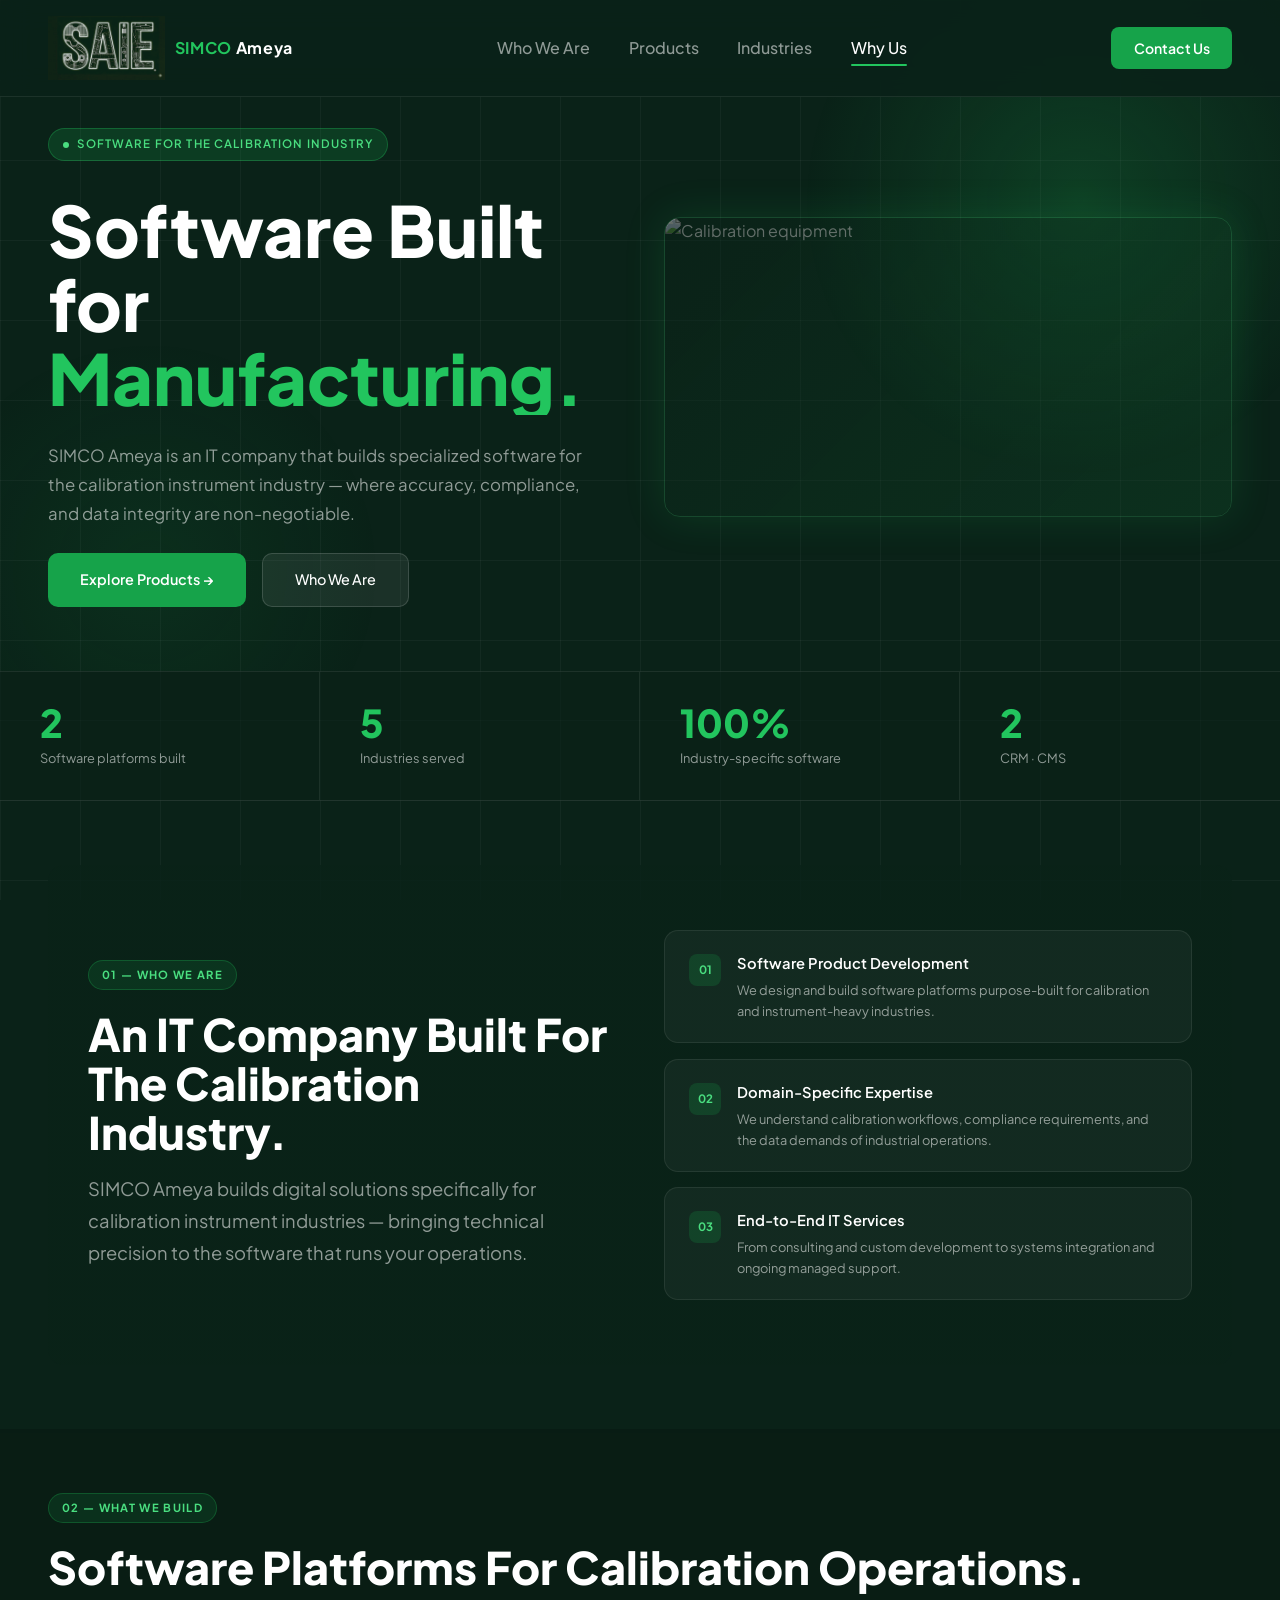
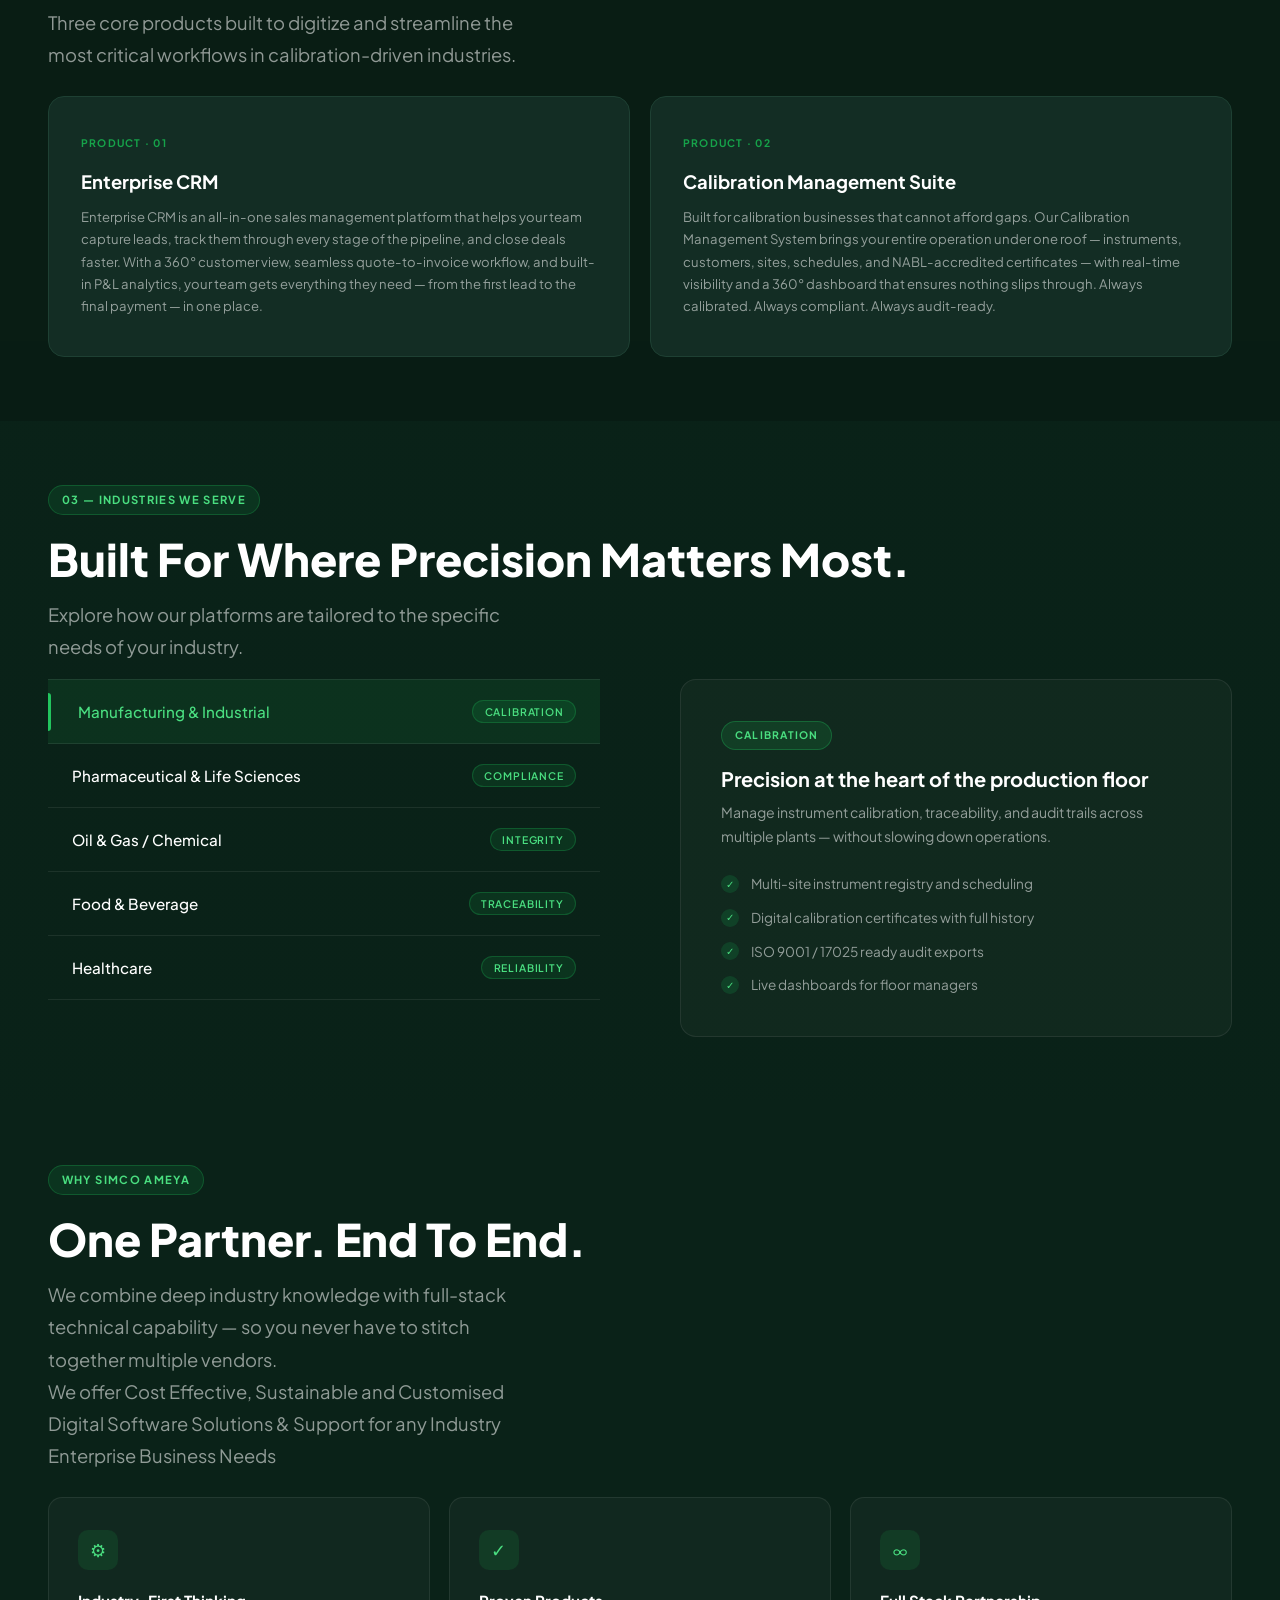
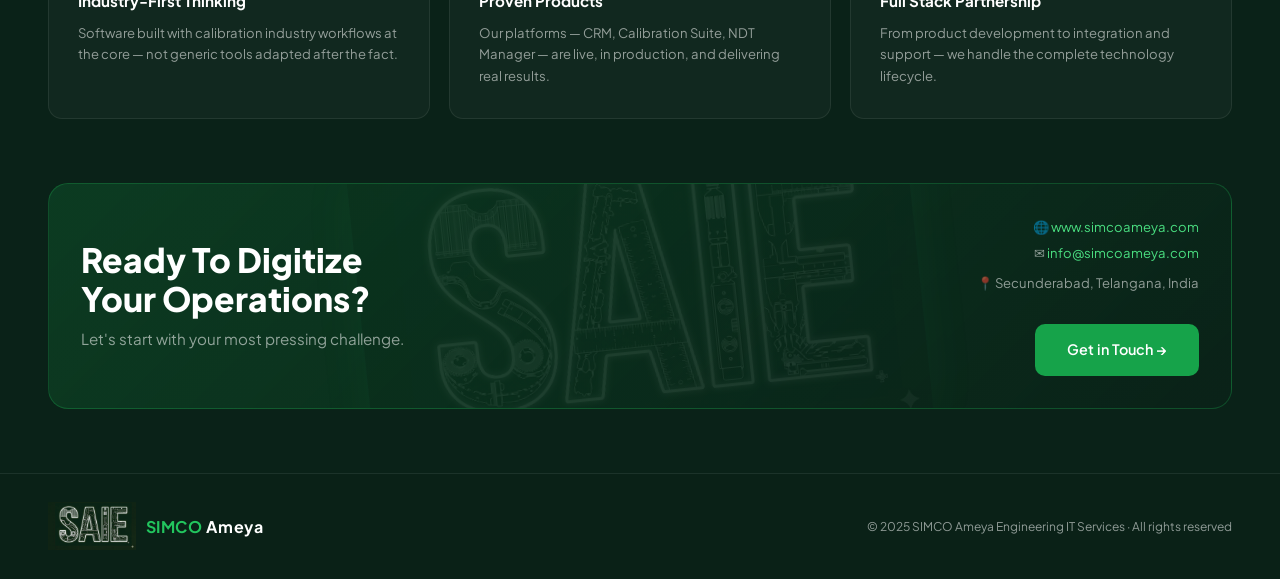
==== commit 2f5b526f: "removed simco" ====
--- a/index.html
+++ b/index.html
@@ -267,7 +267,7 @@
             <div class="section-badge">Why SIMCO Ameya</div>
             <h2 class="section-title">One Partner. End To End.</h2>
             <p class="section-sub">We combine deep industry knowledge with full-stack technical capability — so you never have to stitch together multiple vendors.</p>
-             <p class="section-sub">We offer Cost Effective, Sustainable and Customised Digital Software Solutions & Support for any Industry Enterprise Business Needs.</p>
+             <p class="section-sub">We offer Cost Effective, Sustainable and Customised Digital Software Solutions & Support for any Industry Enterprise Business Needs</p>
         </div>
         <div class="why-grid">
             <div class="reveal why-card">
